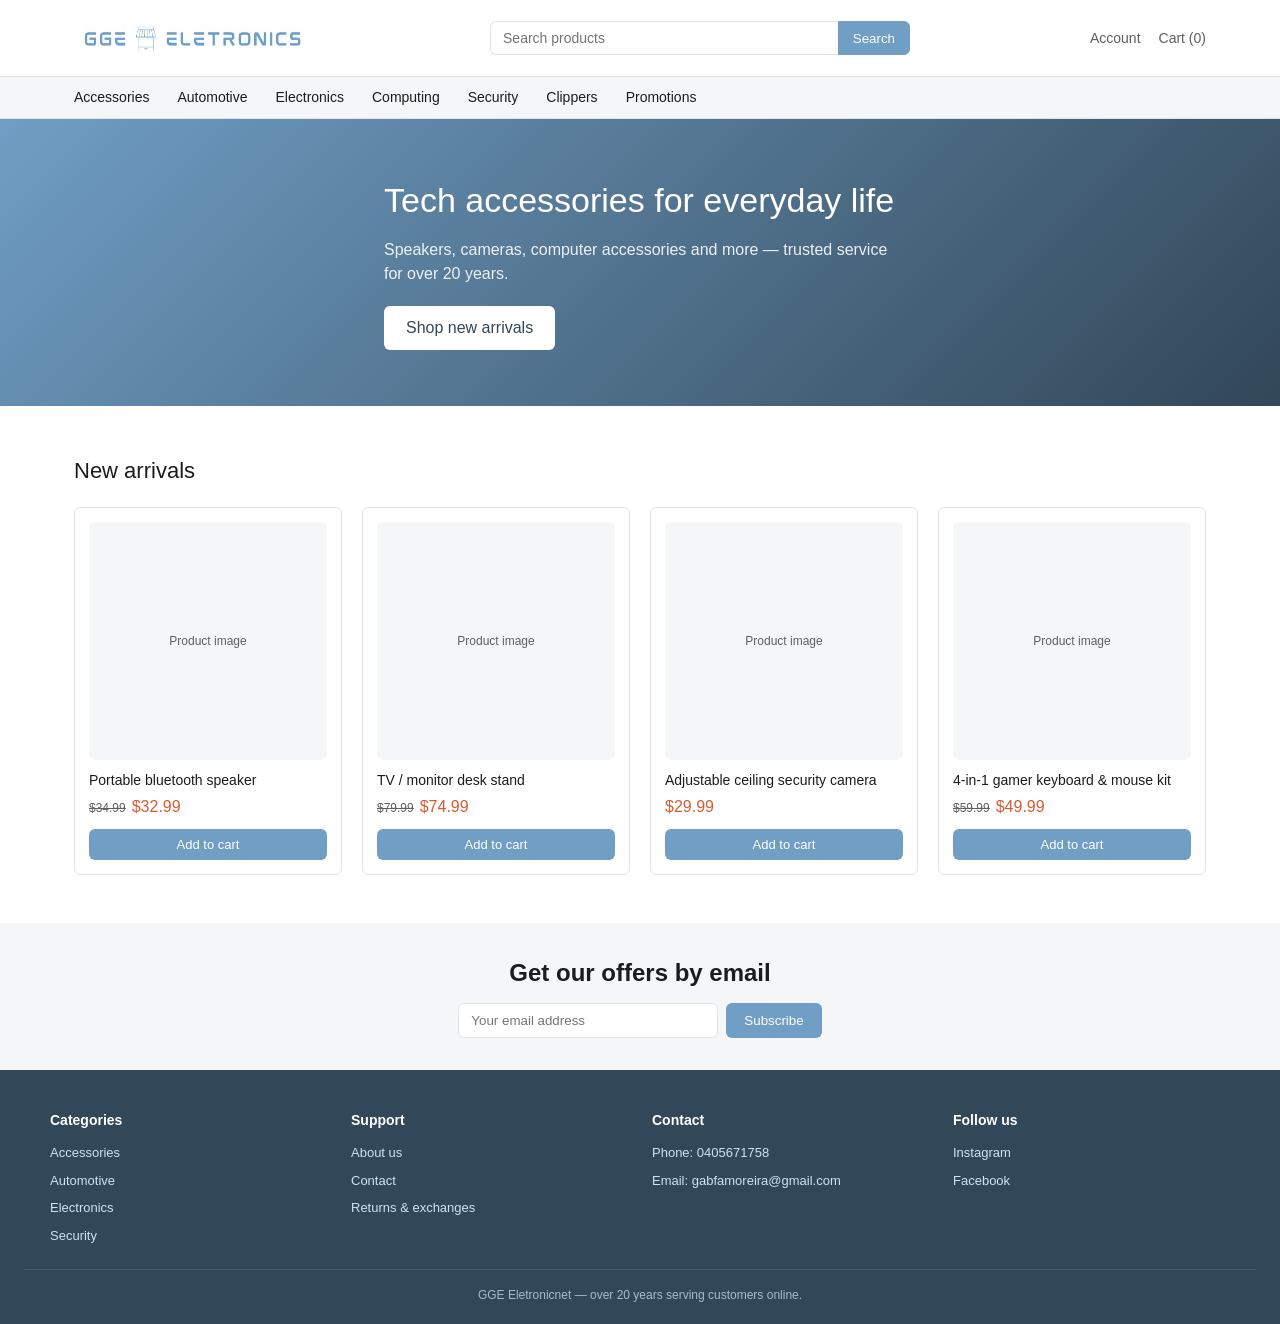
==== index.html @ edacf13c "Initial commit: GGE website" ====
﻿<!DOCTYPE html>
<html lang="en">
<head>
<meta charset="UTF-8">
<meta name="viewport" content="width=device-width, initial-scale=1.0">
<title>GGE Eletronicnet — Home</title>
<link rel="stylesheet" href="styles.css">
</head>
<body>

<header class="site-header">
  <div class="header-top">
    <a href="index.html" class="logo"><img src="images/logo-header.png" alt="GGE Eletronicnet"></a>
    <div class="search-wrap">
      <form class="search-bar" action="#" onsubmit="return false;">
        <input type="text" placeholder="Search products" autocomplete="off">
        <button type="submit">Search</button>
      </form>
      <div class="search-results" hidden></div>
    </div>
    <div class="header-icons">
      <a href="#">Account</a>
      <a href="cart.html">Cart (0)</a>
    </div>
  </div>
  <nav class="main-nav">
    <ul>
      <li><a href="#">Accessories</a></li>
      <li><a href="automotive.html">Automotive</a></li>
      <li><a href="electronics.html">Electronics</a></li>
      <li><a href="#">Computing</a></li>
      <li><a href="category.html">Security</a></li>
      <li><a href="#">Clippers</a></li>
      <li><a href="#">Promotions</a></li>
    </ul>
  </nav>
</header>

<section class="hero">
  <div class="wrap">
    <h1>Tech accessories for everyday life</h1>
    <p>Speakers, cameras, computer accessories and more — trusted service for over 20 years.</p>
    <a href="#new-arrivals" class="cta">Shop new arrivals</a>
  </div>
</section>

<section class="section" id="new-arrivals">
  <div class="wrap">
    <h2>New arrivals</h2>
    <div class="product-grid" data-product-grid="Accessories"></div>
  </div>
</section>

<section class="newsletter">
  <div class="wrap">
    <h2>Get our offers by email</h2>
    <form onsubmit="return false;">
      <input type="email" placeholder="Your email address">
      <button type="submit">Subscribe</button>
    </form>
  </div>
</section>

<footer class="site-footer">
  <div class="footer-grid">
    <div>
      <h3>Categories</h3>
      <ul>
        <li><a href="#">Accessories</a></li>
        <li><a href="automotive.html">Automotive</a></li>
        <li><a href="electronics.html">Electronics</a></li>
        <li><a href="category.html">Security</a></li>
      </ul>
    </div>
    <div>
      <h3>Support</h3>
      <ul>
        <li><a href="#">About us</a></li>
        <li><a href="#">Contact</a></li>
        <li><a href="#">Returns &amp; exchanges</a></li>
      </ul>
    </div>
    <div>
      <h3>Contact</h3>
      <ul>
        <li>Phone: 0405671758</li>
        <li>Email: gabfamoreira@gmail.com</li>
      </ul>
    </div>
    <div>
      <h3>Follow us</h3>
      <ul>
        <li><a href="#">Instagram</a></li>
        <li><a href="#">Facebook</a></li>
      </ul>
    </div>
  </div>
  <div class="footer-bottom">GGE Eletronicnet — over 20 years serving customers online.</div>
</footer>

<script src="products.js"></script>
<script src="render.js"></script>
<script src="cart.js"></script>
<script src="search.js"></script>
</body>
</html>
---- styles.css ----
/* GGE Eletronicnet — shared stylesheet
   Original build for coursework, not copied from any live site. */

:root {
  --color-primary: #709ec4;
  --color-primary-dark: #324758;
  --color-accent: #d85a30;
  --color-bg: #ffffff;
  --color-bg-alt: #f4f6f8;
  --color-text: #1c1c1c;
  --color-text-muted: #5f5f5f;
  --color-border: #e0e4e8;
  --font-heading: "Poppins", "Segoe UI", sans-serif;
  --font-body: "Inter", "Segoe UI", sans-serif;
  --radius: 6px;
  --max-width: 1180px;
}

* { box-sizing: border-box; margin: 0; padding: 0; }

body {
  font-family: var(--font-body);
  color: var(--color-text);
  background: var(--color-bg);
  line-height: 1.5;
}

a { color: inherit; text-decoration: none; }
img { max-width: 100%; display: block; }

.wrap {
  max-width: var(--max-width);
  margin: 0 auto;
  padding: 0 24px;
}

/* Header */
.site-header {
  border-bottom: 1px solid var(--color-border);
}

.header-top {
  display: flex;
  align-items: center;
  justify-content: space-between;
  gap: 16px;
  padding: 16px 24px;
  max-width: var(--max-width);
  margin: 0 auto;
}

.logo {
  display: flex;
  align-items: center;
}

.logo img {
  height: 44px;
  width: auto;
}

.search-wrap {
  position: relative;
  flex: 1;
  max-width: 420px;
}

.search-bar {
  display: flex;
}

.search-bar input {
  flex: 1;
  padding: 8px 12px;
  border: 1px solid var(--color-border);
  border-right: none;
  border-radius: var(--radius) 0 0 var(--radius);
  font-size: 14px;
}

.search-bar button {
  padding: 8px 14px;
  border: 1px solid var(--color-primary);
  background: var(--color-primary);
  color: #fff;
  border-radius: 0 var(--radius) var(--radius) 0;
  cursor: pointer;
}

.search-results {
  position: absolute;
  top: calc(100% + 6px);
  left: 0;
  right: 0;
  background: var(--color-bg);
  border: 1px solid var(--color-border);
  border-radius: var(--radius);
  box-shadow: 0 8px 20px rgba(0,0,0,0.12);
  max-height: 320px;
  overflow-y: auto;
  z-index: 20;
}

.search-result {
  display: flex;
  align-items: center;
  justify-content: space-between;
  gap: 12px;
  padding: 10px 14px;
  font-size: 13px;
  border-bottom: 1px solid var(--color-border);
}

.search-result:last-child { border-bottom: none; }
.search-result:hover { background: var(--color-bg-alt); }
.search-result-name { color: var(--color-text); }
.search-result-price { color: var(--color-accent); font-weight: 500; white-space: nowrap; }

.search-results-empty {
  padding: 12px 14px;
  font-size: 13px;
  color: var(--color-text-muted);
}

.header-icons {
  display: flex;
  gap: 18px;
  font-size: 14px;
  color: var(--color-text-muted);
}

.main-nav {
  background: var(--color-bg-alt);
  border-top: 1px solid var(--color-border);
}

.main-nav ul {
  list-style: none;
  display: flex;
  gap: 28px;
  max-width: var(--max-width);
  margin: 0 auto;
  padding: 10px 24px;
  font-size: 14px;
  overflow-x: auto;
}

.main-nav a:hover { color: var(--color-primary); }

/* Hero */
.hero {
  background: linear-gradient(135deg, var(--color-primary) 0%, var(--color-primary-dark) 100%);
  color: #fff;
  padding: 56px 0;
  text-align: left;
}

.hero .wrap { display: flex; flex-direction: column; gap: 12px; max-width: 560px; }

.hero h1 { font-family: var(--font-heading); font-size: 34px; font-weight: 500; }
.hero p { font-size: 16px; opacity: 0.9; }

.hero .cta {
  display: inline-block;
  margin-top: 8px;
  padding: 10px 22px;
  background: #fff;
  color: var(--color-primary-dark);
  border-radius: var(--radius);
  font-weight: 500;
  width: fit-content;
}

/* Sections */
.section { padding: 48px 0; }
.section h2 { font-family: var(--font-heading); font-size: 22px; font-weight: 500; margin-bottom: 20px; }

/* Product grid */
.product-grid {
  display: grid;
  grid-template-columns: repeat(4, 1fr);
  gap: 20px;
}

.product-card {
  border: 1px solid var(--color-border);
  border-radius: var(--radius);
  padding: 14px;
  transition: box-shadow 0.15s ease;
}

.product-card:hover { box-shadow: 0 2px 10px rgba(0,0,0,0.08); }

.product-thumb {
  aspect-ratio: 1;
  background: var(--color-bg-alt);
  border-radius: var(--radius);
  margin-bottom: 10px;
  display: flex;
  align-items: center;
  justify-content: center;
  color: var(--color-text-muted);
  font-size: 12px;
}

.product-thumb img { width: 100%; height: 100%; object-fit: cover; }
.product-thumb span { text-align: center; }

.product-name { font-size: 14px; margin-bottom: 4px; }

.price-old {
  font-size: 12px;
  color: var(--color-text-muted);
  text-decoration: line-through;
  margin-right: 6px;
}

.price-new { font-size: 16px; font-weight: 500; color: var(--color-accent); }

.add-btn {
  margin-top: 10px;
  width: 100%;
  padding: 8px;
  background: var(--color-primary);
  color: #fff;
  border: none;
  border-radius: var(--radius);
  font-size: 13px;
  cursor: pointer;
}

.add-btn:hover { background: var(--color-primary-dark); }

/* Newsletter */
.newsletter {
  background: var(--color-bg-alt);
  padding: 32px 0;
  text-align: center;
}

.newsletter form {
  display: inline-flex;
  gap: 8px;
  margin-top: 12px;
}

.newsletter input {
  padding: 9px 12px;
  border: 1px solid var(--color-border);
  border-radius: var(--radius);
  min-width: 260px;
}

.newsletter button {
  padding: 9px 18px;
  background: var(--color-primary);
  color: #fff;
  border: none;
  border-radius: var(--radius);
  cursor: pointer;
}

/* Footer */
.site-footer {
  background: var(--color-primary-dark);
  color: #cfe2f3;
  padding: 40px 24px 20px;
}

.footer-grid {
  display: grid;
  grid-template-columns: repeat(4, 1fr);
  gap: 24px;
  max-width: var(--max-width);
  margin: 0 auto 24px;
}

.footer-grid h3 { font-size: 14px; margin-bottom: 12px; color: #fff; }
.footer-grid ul { list-style: none; font-size: 13px; display: flex; flex-direction: column; gap: 8px; }
.footer-grid a:hover { color: #fff; }

.footer-bottom {
  text-align: center;
  font-size: 12px;
  padding-top: 16px;
  border-top: 1px solid rgba(255,255,255,0.15);
  opacity: 0.75;
}

/* Breadcrumb + category layout */
.breadcrumb { font-size: 13px; color: var(--color-text-muted); padding: 14px 24px; max-width: var(--max-width); margin: 0 auto; }
.breadcrumb a:hover { color: var(--color-primary); }

.category-layout {
  display: grid;
  grid-template-columns: 220px 1fr;
  gap: 32px;
  max-width: var(--max-width);
  margin: 0 auto;
  padding: 0 24px 48px;
}

.filters h3 { font-size: 15px; margin-bottom: 14px; }
.filter-group { margin-bottom: 22px; }
.filter-group h4 { font-size: 13px; margin-bottom: 8px; color: var(--color-text-muted); }
.filter-group label { display: block; font-size: 13px; margin-bottom: 6px; }

.category-header { display: flex; align-items: baseline; justify-content: space-between; margin-bottom: 20px; }
.category-header h1 { font-family: var(--font-heading); font-size: 24px; font-weight: 500; }
.category-header span { font-size: 13px; color: var(--color-text-muted); }

.category-grid { display: grid; grid-template-columns: repeat(3, 1fr); gap: 20px; }

.clear-filters { margin-bottom: 16px; padding: 7px 12px; border: 1px solid var(--color-border); background: var(--color-bg); color: var(--color-text-muted); border-radius: var(--radius); cursor: pointer; font-size: 13px; }
.clear-filters:hover:not(:disabled) { border-color: var(--color-primary); color: var(--color-primary); }
.clear-filters:disabled { cursor: default; opacity: 0.5; }

.pagination { display: flex; justify-content: center; gap: 8px; margin-top: 32px; font-size: 13px; }
.pagination a { padding: 6px 12px; border: 1px solid var(--color-border); border-radius: var(--radius); }
.pagination a.active { background: var(--color-primary); color: #fff; border-color: var(--color-primary); }

/* Product detail */
.product-detail {
  display: grid;
  grid-template-columns: minmax(280px, 1fr) minmax(320px, 1fr);
  gap: 48px;
  max-width: var(--max-width);
  margin: 0 auto;
  padding: 12px 24px 64px;
}

.product-detail-thumb {
  aspect-ratio: 1;
  max-width: 520px;
  background: var(--color-bg-alt);
  border-radius: var(--radius);
  display: flex;
  align-items: center;
  justify-content: center;
  color: var(--color-text-muted);
  font-size: 13px;
}

.product-info { padding-top: 8px; }
.product-category { color: var(--color-primary); font-size: 13px; margin-bottom: 8px; }
.product-info h1 { font-family: var(--font-heading); font-size: 30px; font-weight: 500; line-height: 1.25; margin-bottom: 8px; }
.product-code { color: var(--color-text-muted); font-size: 12px; }
.product-rating { margin: 18px 0 12px; color: var(--color-accent); font-size: 14px; }
.product-rating span { color: var(--color-text-muted); margin-left: 6px; }
.product-detail-price { color: var(--color-accent); font-size: 26px; font-weight: 500; margin-bottom: 12px; }
.product-summary { color: var(--color-text-muted); font-size: 14px; max-width: 500px; }

.purchase-row { display: flex; align-items: center; gap: 10px; margin-top: 24px; }
.purchase-row label { font-size: 13px; color: var(--color-text-muted); }
.purchase-row input { width: 58px; padding: 8px; border: 1px solid var(--color-border); border-radius: var(--radius); }
.purchase-row .add-btn { width: auto; margin-top: 0; padding: 9px 22px; }
.stock-status { color: #2d7a45; font-size: 13px; margin-top: 10px; }

.product-features { border-top: 1px solid var(--color-border); margin-top: 28px; padding-top: 20px; }
.product-features h2 { font-family: var(--font-heading); font-size: 18px; font-weight: 500; margin-bottom: 10px; }
.product-features ul { padding-left: 18px; color: var(--color-text-muted); font-size: 13px; }
.product-features li { margin-bottom: 6px; }

/* Cart */
.cart-page {
  max-width: var(--max-width);
  margin: 0 auto;
  padding: 12px 24px 64px;
}

.cart-table-wrap { overflow-x: auto; }
.cart-table { width: 100%; border-collapse: collapse; font-size: 14px; }
.cart-table th,
.cart-table td { padding: 14px 16px; border-bottom: 1px solid var(--color-border); text-align: left; }
.cart-table th { background: var(--color-bg-alt); color: var(--color-text-muted); font-size: 12px; font-weight: 500; text-transform: uppercase; }
.cart-table th:nth-child(2),
.cart-table td:nth-child(2),
.cart-table th:nth-child(3),
.cart-table td:nth-child(3),
.cart-table th:last-child,
.cart-table td:last-child { text-align: right; }
.remove-btn { padding: 6px 10px; border: 1px solid var(--color-border); background: var(--color-bg); color: var(--color-text-muted); border-radius: var(--radius); cursor: pointer; }
.remove-btn:hover { border-color: var(--color-primary); color: var(--color-primary); }
.cart-total { display: flex; justify-content: flex-end; gap: 32px; padding: 20px 16px; font-size: 18px; }
.cart-total strong { color: var(--color-accent); font-weight: 500; }
.sr-only { position: absolute; width: 1px; height: 1px; padding: 0; margin: -1px; overflow: hidden; clip: rect(0, 0, 0, 0); white-space: nowrap; border: 0; }

/* Responsive */
@media (max-width: 900px) {
  .product-grid { grid-template-columns: repeat(2, 1fr); }
  .category-grid { grid-template-columns: repeat(2, 1fr); }
  .footer-grid { grid-template-columns: repeat(2, 1fr); }
  .category-layout { grid-template-columns: 1fr; }
  .product-detail { grid-template-columns: 1fr; gap: 28px; }
  .product-detail-thumb { max-width: none; }
}

@media (max-width: 600px) {
  .header-top { flex-wrap: wrap; }
  .search-wrap { order: 3; max-width: 100%; }
  .main-nav ul { flex-wrap: wrap; overflow-x: visible; gap: 10px 18px; }
  .hero h1 { font-size: 26px; }
  .product-grid { grid-template-columns: 1fr; gap: 12px; }
  .category-grid { grid-template-columns: 1fr; gap: 12px; }
  .footer-grid { grid-template-columns: 1fr; }
  .newsletter form { flex-direction: column; }
  .newsletter input { min-width: 0; width: 100%; }
}
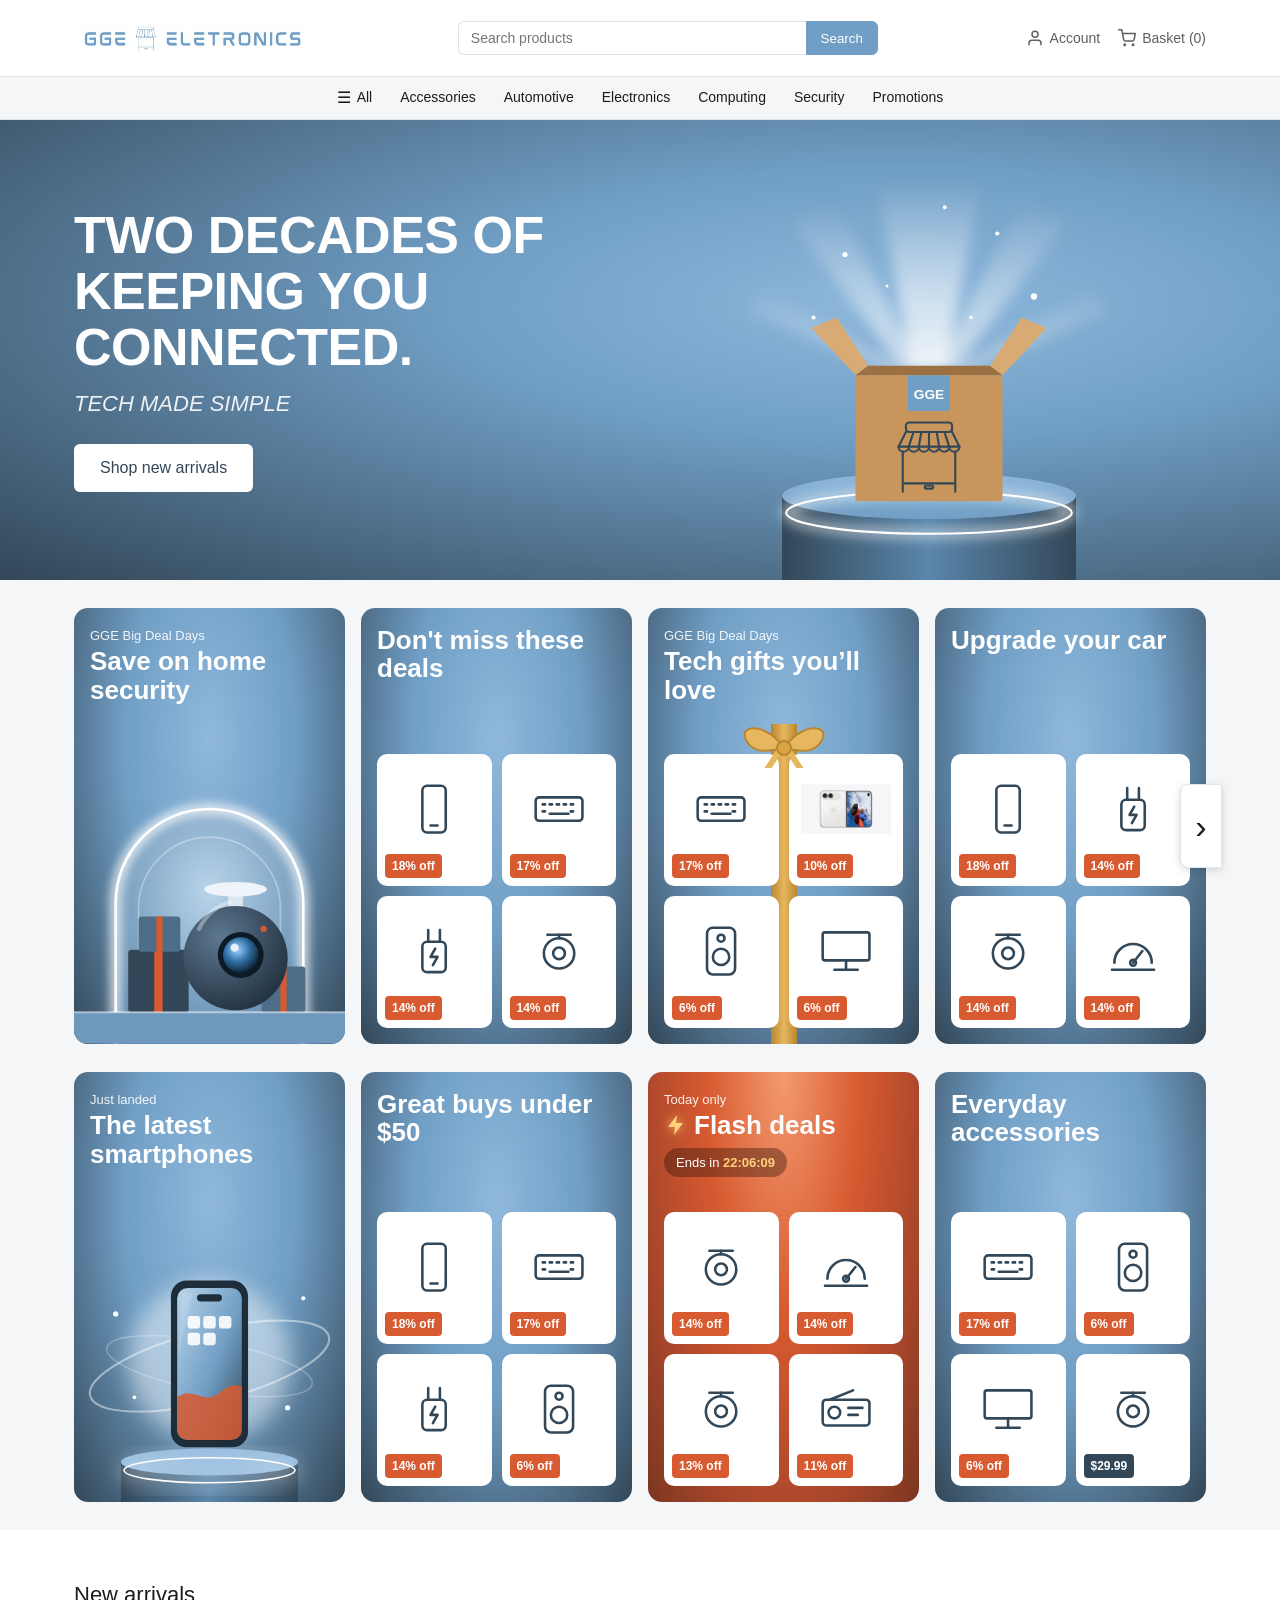
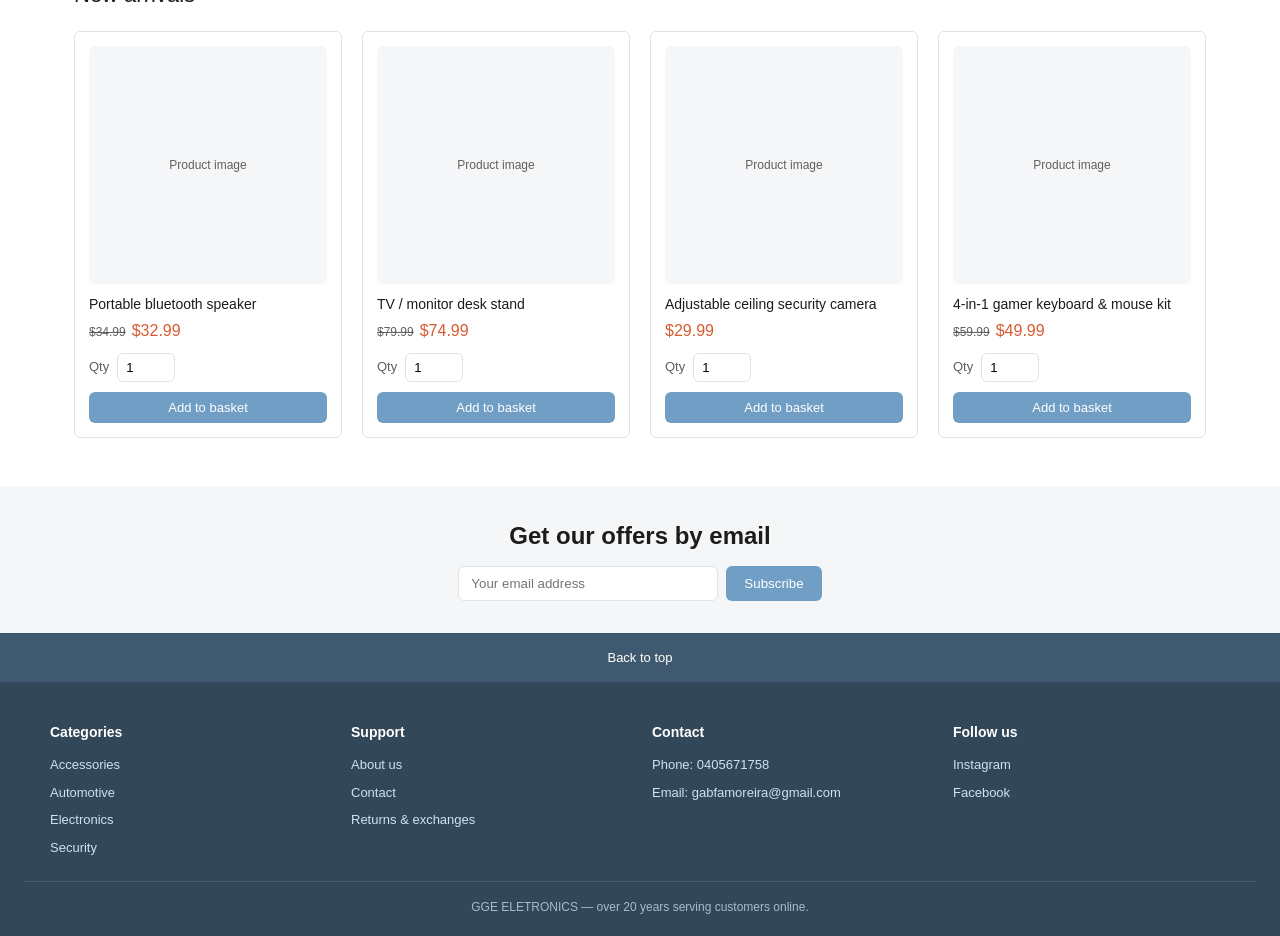
==== commit ffb4f379: "Add new pages, account system, sidebar menu and home page redesign - New pages: Accessories, Computi" ====
--- a/index.html
+++ b/index.html
@@ -3,14 +3,14 @@
 <head>
 <meta charset="UTF-8">
 <meta name="viewport" content="width=device-width, initial-scale=1.0">
-<title>GGE Eletronicnet — Home</title>
+<title>GGE ELETRONICS — Home</title>
 <link rel="stylesheet" href="styles.css">
 </head>
 <body>
 
 <header class="site-header">
   <div class="header-top">
-    <a href="index.html" class="logo"><img src="images/logo-header.png" alt="GGE Eletronicnet"></a>
+    <a href="index.html" class="logo"><img src="images/logo-header.png" alt="GGE ELETRONICS"></a>
     <div class="search-wrap">
       <form class="search-bar" action="#" onsubmit="return false;">
         <input type="text" placeholder="Search products" autocomplete="off">
@@ -19,28 +19,111 @@
       <div class="search-results" hidden></div>
     </div>
     <div class="header-icons">
-      <a href="#">Account</a>
-      <a href="cart.html">Cart (0)</a>
+      <a href="account.html">Account</a>
+      <a href="cart.html">Basket (0)</a>
     </div>
   </div>
   <nav class="main-nav">
     <ul>
-      <li><a href="#">Accessories</a></li>
+      <li><a href="accessories.html">Accessories</a></li>
       <li><a href="automotive.html">Automotive</a></li>
       <li><a href="electronics.html">Electronics</a></li>
-      <li><a href="#">Computing</a></li>
+      <li><a href="computing.html">Computing</a></li>
       <li><a href="category.html">Security</a></li>
-      <li><a href="#">Clippers</a></li>
-      <li><a href="#">Promotions</a></li>
+      <li><a href="promotions.html">Promotions</a></li>
     </ul>
   </nav>
 </header>
 
 <section class="hero">
   <div class="wrap">
-    <h1>Tech accessories for everyday life</h1>
-    <p>Speakers, cameras, computer accessories and more — trusted service for over 20 years.</p>
-    <a href="#new-arrivals" class="cta">Shop new arrivals</a>
+    <div class="hero-text">
+      <h1>Two decades of keeping you connected.</h1>
+      <p>Tech made simple</p>
+      <a href="#new-arrivals" class="cta">Shop new arrivals</a>
+    </div>
+
+    <svg class="hero-art" viewBox="0 0 400 400" role="img" aria-label="An open GGE ELETRONICS box glowing on a stand">
+      <defs>
+        <linearGradient id="ray" x1="0" y1="1" x2="0" y2="0">
+          <stop offset="0" stop-color="#fff" stop-opacity="0.9"/>
+          <stop offset="1" stop-color="#fff" stop-opacity="0"/>
+        </linearGradient>
+        <linearGradient id="stand" x1="0" y1="0" x2="1" y2="0">
+          <stop offset="0" stop-color="#324758"/>
+          <stop offset="0.5" stop-color="#5a86ab"/>
+          <stop offset="1" stop-color="#324758"/>
+        </linearGradient>
+        <linearGradient id="standTop" x1="0" y1="0" x2="0" y2="1">
+          <stop offset="0" stop-color="#8fb8dc"/>
+          <stop offset="1" stop-color="#709ec4"/>
+        </linearGradient>
+        <filter id="blur" x="-50%" y="-50%" width="200%" height="200%">
+          <feGaussianBlur stdDeviation="6"/>
+        </filter>
+      </defs>
+
+      <!-- Light rays -->
+      <g class="hero-rays" filter="url(#blur)">
+        <polygon points="185,200 215,200 250,20 150,20" fill="url(#ray)"/>
+        <polygon points="175,200 195,200 110,40 70,60" fill="url(#ray)" opacity="0.7"/>
+        <polygon points="205,200 225,200 330,60 290,40" fill="url(#ray)" opacity="0.7"/>
+        <polygon points="168,205 180,200 40,120 30,145" fill="url(#ray)" opacity="0.45"/>
+        <polygon points="220,200 232,205 370,145 360,120" fill="url(#ray)" opacity="0.45"/>
+      </g>
+
+      <!-- Sparkles -->
+      <g class="hero-sparkles" fill="#fff">
+        <circle cx="120" cy="90" r="2.5"/>
+        <circle cx="265" cy="70" r="2"/>
+        <circle cx="300" cy="130" r="3"/>
+        <circle cx="90" cy="150" r="2"/>
+        <circle cx="215" cy="45" r="1.8"/>
+        <circle cx="160" cy="120" r="1.5"/>
+        <circle cx="240" cy="150" r="1.6"/>
+      </g>
+
+      <!-- Stand -->
+      <rect x="60" y="320" width="280" height="80" fill="url(#stand)"/>
+      <ellipse cx="200" cy="320" rx="140" ry="22" fill="url(#standTop)"/>
+      <ellipse class="hero-ring" cx="200" cy="336" rx="136" ry="20" fill="none" stroke="#fff" stroke-width="5" filter="url(#blur)"/>
+      <ellipse cx="200" cy="336" rx="136" ry="20" fill="none" stroke="#fff" stroke-width="2"/>
+
+      <!-- Box -->
+      <g class="hero-box">
+        <polygon points="130,205 270,205 262,196 138,196" fill="#9c7040"/>
+        <polygon points="130,205 88,160 112,150 142,196" fill="#d9ab74"/>
+        <polygon points="270,205 312,160 288,150 258,196" fill="#d9ab74"/>
+        <rect x="130" y="205" width="140" height="120" rx="3" fill="#c8955c"/>
+        <rect x="180" y="205" width="40" height="34" fill="#709ec4"/>
+        <text x="200" y="228" text-anchor="middle" font-family="Segoe UI, sans-serif" font-size="13" font-weight="700" fill="#fff">GGE</text>
+        <!-- Store icon from the GGE logo -->
+        <g fill="none" stroke="#324758" stroke-width="2" stroke-linecap="round" stroke-linejoin="round">
+          <rect x="178" y="250" width="44" height="9" rx="3"/>
+          <path d="M178 259 L171 273 H229 L222 259"/>
+          <path d="M185.3 259 L180.7 273 M192.7 259 L190.3 273 M200 259 V273 M207.3 259 L209.7 273 M214.7 259 L219.3 273"/>
+          <path d="M171 273 a4.83 4.83 0 0 0 9.67 0 a4.83 4.83 0 0 0 9.67 0 a4.83 4.83 0 0 0 9.67 0 a4.83 4.83 0 0 0 9.67 0 a4.83 4.83 0 0 0 9.67 0 a4.83 4.83 0 0 0 9.67 0"/>
+          <path d="M175 278 V316 M225 278 V316 M175 308 H225"/>
+          <rect x="196" y="310" width="8" height="3" rx="1.5"/>
+        </g>
+      </g>
+    </svg>
+  </div>
+</section>
+
+<section class="deals" data-deals="main" aria-label="Deals">
+  <div class="wrap deals-wrap">
+    <button type="button" class="deals-arrow deals-prev" aria-label="Previous deals" hidden>&#8249;</button>
+    <div class="deals-track"></div>
+    <button type="button" class="deals-arrow deals-next" aria-label="More deals">&#8250;</button>
+  </div>
+</section>
+
+<section class="deals deals-more" data-deals="more" aria-label="More deals">
+  <div class="wrap deals-wrap">
+    <button type="button" class="deals-arrow deals-prev" aria-label="Previous deals" hidden>&#8249;</button>
+    <div class="deals-track"></div>
+    <button type="button" class="deals-arrow deals-next" aria-label="More deals">&#8250;</button>
   </div>
 </section>
 
@@ -61,12 +144,13 @@
   </div>
 </section>
 
+<a href="#" class="back-to-top">Back to top</a>
 <footer class="site-footer">
   <div class="footer-grid">
     <div>
       <h3>Categories</h3>
       <ul>
-        <li><a href="#">Accessories</a></li>
+        <li><a href="accessories.html">Accessories</a></li>
         <li><a href="automotive.html">Automotive</a></li>
         <li><a href="electronics.html">Electronics</a></li>
         <li><a href="category.html">Security</a></li>
@@ -75,9 +159,9 @@
     <div>
       <h3>Support</h3>
       <ul>
-        <li><a href="#">About us</a></li>
-        <li><a href="#">Contact</a></li>
-        <li><a href="#">Returns &amp; exchanges</a></li>
+        <li><a href="about.html">About us</a></li>
+        <li><a href="contact.html">Contact</a></li>
+        <li><a href="contact.html#returns">Returns &amp; exchanges</a></li>
       </ul>
     </div>
     <div>
@@ -90,17 +174,20 @@
     <div>
       <h3>Follow us</h3>
       <ul>
-        <li><a href="#">Instagram</a></li>
+        <li><a href="https://www.instagram.com/gge_eletronicos" target="_blank" rel="noopener">Instagram</a></li>
         <li><a href="#">Facebook</a></li>
       </ul>
     </div>
   </div>
-  <div class="footer-bottom">GGE Eletronicnet — over 20 years serving customers online.</div>
+  <div class="footer-bottom">GGE ELETRONICS — over 20 years serving customers online.</div>
 </footer>
 
 <script src="products.js"></script>
 <script src="render.js"></script>
+<script src="deals.js"></script>
 <script src="cart.js"></script>
 <script src="search.js"></script>
+<script src="account.js"></script>
+<script src="sidebar.js"></script>
 </body>
 </html>
--- a/styles.css
+++ b/styles.css
@@ -1,4 +1,4 @@
-/* GGE Eletronicnet — shared stylesheet
+/* GGE ELETRONICS — shared stylesheet
    Original build for coursework, not copied from any live site. */
 
 :root {
@@ -124,11 +124,31 @@
 
 .header-icons {
   display: flex;
+  align-items: center;
   gap: 18px;
   font-size: 14px;
   color: var(--color-text-muted);
 }
 
+/* Header icons — drawn in CSS so cart.js and account.js can update the link text */
+.header-icons a { display: inline-flex; align-items: center; gap: 6px; }
+.header-icons a::before {
+  content: "";
+  width: 18px;
+  height: 18px;
+  background: currentColor;
+}
+
+.header-icons a[href="account.html"]::before {
+  -webkit-mask: url("data:image/svg+xml,%3Csvg xmlns='http://www.w3.org/2000/svg' viewBox='0 0 24 24' fill='none' stroke='black' stroke-width='2' stroke-linecap='round' stroke-linejoin='round'%3E%3Cpath d='M20 21v-2a4 4 0 0 0-4-4H8a4 4 0 0 0-4 4v2'/%3E%3Ccircle cx='12' cy='7' r='4'/%3E%3C/svg%3E") no-repeat center / contain;
+  mask: url("data:image/svg+xml,%3Csvg xmlns='http://www.w3.org/2000/svg' viewBox='0 0 24 24' fill='none' stroke='black' stroke-width='2' stroke-linecap='round' stroke-linejoin='round'%3E%3Cpath d='M20 21v-2a4 4 0 0 0-4-4H8a4 4 0 0 0-4 4v2'/%3E%3Ccircle cx='12' cy='7' r='4'/%3E%3C/svg%3E") no-repeat center / contain;
+}
+
+.header-icons a[href="cart.html"]::before {
+  -webkit-mask: url("data:image/svg+xml,%3Csvg xmlns='http://www.w3.org/2000/svg' viewBox='0 0 24 24' fill='none' stroke='black' stroke-width='2' stroke-linecap='round' stroke-linejoin='round'%3E%3Ccircle cx='9' cy='21' r='1'/%3E%3Ccircle cx='20' cy='21' r='1'/%3E%3Cpath d='M1 1h4l2.7 13.4a2 2 0 0 0 2 1.6h9.7a2 2 0 0 0 2-1.6L23 6H6'/%3E%3C/svg%3E") no-repeat center / contain;
+  mask: url("data:image/svg+xml,%3Csvg xmlns='http://www.w3.org/2000/svg' viewBox='0 0 24 24' fill='none' stroke='black' stroke-width='2' stroke-linecap='round' stroke-linejoin='round'%3E%3Ccircle cx='9' cy='21' r='1'/%3E%3Ccircle cx='20' cy='21' r='1'/%3E%3Cpath d='M1 1h4l2.7 13.4a2 2 0 0 0 2 1.6h9.7a2 2 0 0 0 2-1.6L23 6H6'/%3E%3C/svg%3E") no-repeat center / contain;
+}
+
 .main-nav {
   background: var(--color-bg-alt);
   border-top: 1px solid var(--color-border);
@@ -137,6 +157,8 @@
 .main-nav ul {
   list-style: none;
   display: flex;
+  justify-content: center;
+  justify-content: safe center; /* keeps the first tab visible if the row ever overflows */
   gap: 28px;
   max-width: var(--max-width);
   margin: 0 auto;
@@ -147,23 +169,163 @@
 
 .main-nav a:hover { color: var(--color-primary); }
 
+/* "All" sidebar */
+.sidebar-open {
+  display: inline-flex;
+  align-items: center;
+  gap: 6px;
+  background: none;
+  border: none;
+  font: inherit;
+  color: inherit;
+  cursor: pointer;
+}
+.sidebar-open::before { content: "\2630"; font-size: 16px; line-height: 1; }
+.sidebar-open:hover { color: var(--color-primary); }
+
+.sidebar-overlay {
+  position: fixed;
+  inset: 0;
+  background: rgba(0, 0, 0, 0.5);
+  opacity: 0;
+  transition: opacity 0.25s;
+  z-index: 100;
+}
+
+.sidebar {
+  position: fixed;
+  top: 0;
+  left: 0;
+  bottom: 0;
+  width: min(365px, 85vw);
+  background: var(--color-bg);
+  display: flex;
+  flex-direction: column;
+  transform: translateX(-100%);
+  transition: transform 0.25s ease;
+  z-index: 101;
+}
+
+.sidebar[hidden],
+.sidebar-overlay[hidden] { display: none; }
+.sidebar-is-open { overflow: hidden; }
+.sidebar-is-open .sidebar { transform: translateX(0); }
+.sidebar-is-open .sidebar-overlay { opacity: 1; }
+
+.sidebar-header {
+  display: flex;
+  align-items: center;
+  gap: 10px;
+  padding: 14px 36px;
+  background: var(--color-primary-dark);
+  color: #fff;
+  font-family: var(--font-heading);
+  font-size: 18px;
+  font-weight: 600;
+}
+.sidebar-header::before {
+  content: "";
+  width: 26px;
+  height: 26px;
+  flex-shrink: 0;
+  background: #fff;
+  -webkit-mask: url("data:image/svg+xml,%3Csvg xmlns='http://www.w3.org/2000/svg' viewBox='0 0 24 24'%3E%3Cpath d='M12 2a10 10 0 1 0 0 20 10 10 0 0 0 0-20zm0 4a3.5 3.5 0 1 1 0 7 3.5 3.5 0 0 1 0-7zm0 14a8 8 0 0 1-6-2.7c.9-1.9 3.3-3.3 6-3.3s5.1 1.4 6 3.3A8 8 0 0 1 12 20z'/%3E%3C/svg%3E") no-repeat center / contain;
+  mask: url("data:image/svg+xml,%3Csvg xmlns='http://www.w3.org/2000/svg' viewBox='0 0 24 24'%3E%3Cpath d='M12 2a10 10 0 1 0 0 20 10 10 0 0 0 0-20zm0 4a3.5 3.5 0 1 1 0 7 3.5 3.5 0 0 1 0-7zm0 14a8 8 0 0 1-6-2.7c.9-1.9 3.3-3.3 6-3.3s5.1 1.4 6 3.3A8 8 0 0 1 12 20z'/%3E%3C/svg%3E") no-repeat center / contain;
+}
+
+.sidebar-close {
+  position: absolute;
+  top: 8px;
+  right: -44px;
+  width: 36px;
+  height: 36px;
+  background: none;
+  border: none;
+  color: #fff;
+  font-size: 32px;
+  line-height: 1;
+  cursor: pointer;
+}
+
+.sidebar-body { flex: 1; overflow-y: auto; padding-bottom: 24px; }
+.sidebar-section { border-bottom: 1px solid var(--color-border); padding: 12px 0; }
+.sidebar-section:last-child { border-bottom: none; }
+.sidebar-section h2 {
+  font-family: var(--font-heading);
+  font-size: 17px;
+  font-weight: 600;
+  padding: 10px 36px 6px;
+}
+.sidebar-section ul { list-style: none; }
+.sidebar-section a {
+  display: flex;
+  justify-content: space-between;
+  align-items: center;
+  padding: 11px 36px;
+  font-size: 14px;
+  color: var(--color-text);
+}
+.sidebar-section a:hover { background: var(--color-bg-alt); color: var(--color-text); }
+.sidebar-section a.has-arrow::after {
+  content: "";
+  width: 7px;
+  height: 7px;
+  border-top: 1.5px solid var(--color-text-muted);
+  border-right: 1.5px solid var(--color-text-muted);
+  transform: rotate(45deg);
+}
+
 /* Hero */
 .hero {
-  background: linear-gradient(135deg, var(--color-primary) 0%, var(--color-primary-dark) 100%);
+  background: radial-gradient(ellipse at 70% 40%, #8fb8dc 0%, var(--color-primary) 35%, var(--color-primary-dark) 100%);
   color: #fff;
-  padding: 56px 0;
+  padding: 40px 0 0;
   text-align: left;
-}
-
-.hero .wrap { display: flex; flex-direction: column; gap: 12px; max-width: 560px; }
-
-.hero h1 { font-family: var(--font-heading); font-size: 34px; font-weight: 500; }
-.hero p { font-size: 16px; opacity: 0.9; }
+  overflow: hidden;
+}
+
+.hero .wrap {
+  display: grid;
+  grid-template-columns: 1fr 1fr;
+  align-items: center;
+  gap: 24px;
+}
+
+.hero-text { display: flex; flex-direction: column; gap: 12px; padding-bottom: 40px; }
+
+.hero h1 {
+  font-family: var(--font-heading);
+  font-size: 52px;
+  font-weight: 800;
+  line-height: 1.08;
+  letter-spacing: -0.5px;
+}
+.hero p { font-size: 22px; font-weight: 500; font-style: italic; opacity: 0.9; }
+.hero h1,
+.hero p { text-transform: uppercase; }
+
+.hero-art { width: 100%; max-width: 420px; justify-self: center; display: block; }
+
+/* Gentle animation — switched off for people who prefer reduced motion */
+.hero-rays { animation: hero-glow 3s ease-in-out infinite; }
+.hero-ring { animation: hero-glow 3s ease-in-out infinite; }
+.hero-sparkles circle { animation: hero-twinkle 2.4s ease-in-out infinite; }
+.hero-sparkles circle:nth-child(2n) { animation-delay: 0.8s; }
+.hero-sparkles circle:nth-child(3n) { animation-delay: 1.6s; }
+.hero-box { animation: hero-float 4s ease-in-out infinite; }
+
+@keyframes hero-glow { 0%, 100% { opacity: 0.75; } 50% { opacity: 1; } }
+@keyframes hero-twinkle { 0%, 100% { opacity: 0.2; } 50% { opacity: 1; } }
+@keyframes hero-float { 0%, 100% { transform: translateY(0); } 50% { transform: translateY(-6px); } }
+
+@media (prefers-reduced-motion: reduce) {
+  .hero-rays, .hero-ring, .hero-sparkles circle, .hero-box { animation: none; }
+}
 
 .hero .cta {
   display: inline-block;
-  margin-top: 8px;
-  padding: 10px 22px;
+  margin-top: 12px;
+  padding: 12px 26px;
   background: #fff;
   color: var(--color-primary-dark);
   border-radius: var(--radius);
@@ -171,6 +333,162 @@
   width: fit-content;
 }
 
+/* Deal cards (home page) */
+.deals { background: var(--color-bg-alt); padding: 28px 0; }
+.deals-wrap { position: relative; }
+
+.deals-track {
+  display: grid;
+  grid-auto-flow: column;
+  grid-auto-columns: calc((100% - 3 * 16px) / 4);
+  gap: 16px;
+  overflow-x: auto;
+  scroll-snap-type: x mandatory;
+  scrollbar-width: none;
+}
+.deals-track::-webkit-scrollbar { display: none; }
+
+.deal-card {
+  scroll-snap-align: start;
+  display: flex;
+  flex-direction: column;
+  min-height: 430px;
+  padding: 18px 16px 16px;
+  border-radius: 14px;
+  background: radial-gradient(ellipse at 50% 30%, #8fb8dc 0%, var(--color-primary) 45%, var(--color-primary-dark) 100%);
+  color: #fff;
+  overflow: hidden;
+  position: relative;
+}
+
+.deal-eyebrow { font-size: 13px; font-weight: 500; opacity: 0.9; margin-bottom: 2px; }
+.deal-card h3 {
+  font-family: var(--font-heading);
+  font-size: 26px;
+  font-weight: 800;
+  line-height: 1.1;
+  margin-bottom: 14px;
+  position: relative;
+  z-index: 1;
+}
+
+.deal-card-feature { padding-bottom: 0; transition: transform 0.2s; }
+.deal-card-feature:hover { transform: translateY(-3px); }
+.deal-art { width: calc(100% + 32px); margin: auto -16px 0; display: block; }
+
+.deal-grid { display: grid; grid-template-columns: 1fr 1fr; gap: 10px; margin-top: auto; position: relative; z-index: 1; }
+
+.deal-tile {
+  position: relative;
+  display: flex;
+  align-items: center;
+  justify-content: center;
+  aspect-ratio: 1 / 1.15;
+  background: #fff;
+  border-radius: 10px;
+  padding: 12px 12px 34px;
+  color: var(--color-primary-dark);
+  transition: transform 0.2s, box-shadow 0.2s;
+}
+.deal-tile:hover { transform: translateY(-3px); box-shadow: 0 8px 18px rgba(0, 0, 0, 0.18); }
+
+.deal-visual { width: 100%; height: 100%; display: flex; align-items: center; justify-content: center; }
+.deal-visual img { max-width: 100%; max-height: 100%; object-fit: contain; }
+.deal-visual svg {
+  width: 62%;
+  height: auto;
+  fill: none;
+  stroke: currentColor;
+  stroke-width: 2.2;
+  stroke-linecap: round;
+  stroke-linejoin: round;
+}
+
+.deal-badge {
+  position: absolute;
+  left: 8px;
+  bottom: 8px;
+  padding: 3px 7px;
+  border-radius: 4px;
+  background: var(--color-accent);
+  color: #fff;
+  font-size: 12px;
+  font-weight: 700;
+}
+.deal-badge-price { background: var(--color-primary-dark); }
+
+/* Gift card: gold ribbon behind the products */
+.deal-card-gift .deal-grid::before {
+  content: "";
+  position: absolute;
+  top: -30px;
+  bottom: -16px;
+  left: 50%;
+  width: 26px;
+  transform: translateX(-50%);
+  background: linear-gradient(90deg, #b9862f, #e7b75f 50%, #b9862f);
+  z-index: -1;
+}
+.deal-card-gift .deal-grid { margin-top: 0; }
+.deal-bow { width: 120px; margin: auto auto -14px; display: block; position: relative; z-index: 2; }
+
+.deals-arrow {
+  position: absolute;
+  top: 50%;
+  transform: translateY(-50%);
+  z-index: 3;
+  width: 42px;
+  height: 84px;
+  border: 1px solid var(--color-border);
+  background: #fff;
+  color: var(--color-text);
+  font-size: 34px;
+  line-height: 1;
+  cursor: pointer;
+  box-shadow: 0 2px 8px rgba(0, 0, 0, 0.15);
+}
+.deals-prev { left: 8px; border-radius: 0 8px 8px 0; }
+.deals-next { right: 8px; border-radius: 8px 0 0 8px; }
+.deals-arrow:hover { background: var(--color-bg-alt); }
+.deals-arrow[hidden] { display: none; }
+
+/* Second row sits right under the first */
+.deals-more { padding-top: 0; }
+
+/* Flash deals card: orange glow, lightning bolt and countdown */
+.deal-card-flash {
+  background:
+    radial-gradient(ellipse at 50% 0%, #f39a6f 0%, var(--color-accent) 40%, #a8462a 75%, #7a3622 100%);
+}
+.deal-bolt {
+  width: 24px;
+  height: 24px;
+  margin-right: 6px;
+  vertical-align: -3px;
+  fill: #ffd27a;
+  filter: drop-shadow(0 0 6px rgba(255, 210, 122, 0.9));
+  animation: bolt-flash 1.6s ease-in-out infinite;
+}
+@keyframes bolt-flash { 0%, 100% { opacity: 1; } 50% { opacity: 0.6; } }
+.deal-countdown {
+  align-self: flex-start;
+  margin: -6px 0 14px;
+  padding: 5px 12px;
+  border-radius: 999px;
+  background: rgba(50, 20, 10, 0.4);
+  font-size: 13px;
+  font-weight: 500;
+}
+.deal-countdown span { font-variant-numeric: tabular-nums; font-weight: 700; color: #ffd27a; }
+
+.deal-glow { animation: hero-glow 3s ease-in-out infinite; }
+.deal-float { animation: hero-float 4s ease-in-out infinite; }
+.deal-led { animation: hero-twinkle 1.6s ease-in-out infinite; }
+
+@media (prefers-reduced-motion: reduce) {
+  .deal-glow, .deal-float, .deal-led, .deal-bolt { animation: none; }
+}
+
 /* Sections */
 .section { padding: 48px 0; }
 .section h2 { font-family: var(--font-heading); font-size: 22px; font-weight: 500; margin-bottom: 20px; }
@@ -186,10 +504,14 @@
   border: 1px solid var(--color-border);
   border-radius: var(--radius);
   padding: 14px;
+  display: flex;
+  flex-direction: column;
   transition: box-shadow 0.15s ease;
 }
 
 .product-card:hover { box-shadow: 0 2px 10px rgba(0,0,0,0.08); }
+.product-card[hidden] { display: none; } /* keeps the category filters working */
+.product-card .card-qty { margin-top: auto; padding-top: 10px; } /* buttons line up across a row */
 
 .product-thumb {
   aspect-ratio: 1;
@@ -231,6 +553,11 @@
 
 .add-btn:hover { background: var(--color-primary-dark); }
 
+.card-qty { display: flex; align-items: center; gap: 8px; margin-top: 10px; font-size: 13px; color: var(--color-text-muted); }
+.card-qty input,
+.cart-qty { width: 58px; padding: 6px 8px; border: 1px solid var(--color-border); border-radius: var(--radius); font-size: 13px; }
+.cart-qty { text-align: right; }
+
 /* Newsletter */
 .newsletter {
   background: var(--color-bg-alt);
@@ -261,6 +588,19 @@
 }
 
 /* Footer */
+html { scroll-behavior: smooth; }
+
+.back-to-top {
+  display: block;
+  padding: 15px;
+  background: #3f5a70;
+  color: #fff;
+  font-size: 13px;
+  font-weight: 500;
+  text-align: center;
+}
+.back-to-top:hover { background: #4a6780; }
+
 .site-footer {
   background: var(--color-primary-dark);
   color: #cfe2f3;
@@ -310,6 +650,7 @@
 .category-header span { font-size: 13px; color: var(--color-text-muted); }
 
 .category-grid { display: grid; grid-template-columns: repeat(3, 1fr); gap: 20px; }
+.category-empty { padding: 40px 0; text-align: center; color: var(--color-text-muted); }
 
 .clear-filters { margin-bottom: 16px; padding: 7px 12px; border: 1px solid var(--color-border); background: var(--color-bg); color: var(--color-text-muted); border-radius: var(--radius); cursor: pointer; font-size: 13px; }
 .clear-filters:hover:not(:disabled) { border-color: var(--color-primary); color: var(--color-primary); }
@@ -383,26 +724,137 @@
 .remove-btn:hover { border-color: var(--color-primary); color: var(--color-primary); }
 .cart-total { display: flex; justify-content: flex-end; gap: 32px; padding: 20px 16px; font-size: 18px; }
 .cart-total strong { color: var(--color-accent); font-weight: 500; }
+/* Account */
+.account-page { max-width: var(--max-width); margin: 0 auto; padding: 12px 24px 64px; }
+.account-forms { display: grid; grid-template-columns: repeat(2, 1fr); gap: 24px; }
+.account-forms[hidden] { display: none; }
+.account-card,
+.account-welcome { border: 1px solid var(--color-border); border-radius: var(--radius); padding: 28px; }
+.account-card h1,
+.account-welcome h1 { font-family: var(--font-heading); font-size: 22px; font-weight: 500; margin-bottom: 16px; }
+.account-card form { display: flex; flex-direction: column; }
+.account-card label { font-size: 13px; color: var(--color-text-muted); margin: 10px 0 4px; }
+.account-card input { padding: 9px 10px; border: 1px solid var(--color-border); border-radius: var(--radius); font-size: 14px; }
+.account-card input:focus { outline: 2px solid var(--color-primary); outline-offset: -1px; }
+.form-message { min-height: 20px; margin-top: 10px; font-size: 13px; color: var(--color-accent); }
+.form-message.success { color: #2d7a45; }
+.account-welcome { max-width: 520px; }
+.account-welcome p { color: var(--color-text-muted); font-size: 14px; }
+.account-welcome .add-btn { width: auto; padding: 9px 22px; margin-top: 20px; }
+
+/* About us & Contact */
+.info-page { max-width: 820px; margin: 0 auto; padding: 12px 24px 64px; }
+.info-card { border: 1px solid var(--color-border); border-radius: var(--radius); padding: 24px 28px; margin-bottom: 20px; }
+.info-card h2 { font-family: var(--font-heading); font-size: 18px; font-weight: 500; margin-bottom: 8px; }
+.info-card p,
+.info-card li { color: var(--color-text-muted); font-size: 14px; }
+.info-card ul { padding-left: 18px; }
+.info-card li { margin-bottom: 6px; }
+.info-card strong { color: var(--color-text); font-weight: 500; }
+.info-link { color: var(--color-primary-dark); text-decoration: underline; }
+.info-link:hover { color: var(--color-primary); }
+.contact-grid { display: grid; grid-template-columns: repeat(2, 1fr); gap: 20px; }
+.contact-grid .info-link { font-size: 16px; }
+
 .sr-only { position: absolute; width: 1px; height: 1px; padding: 0; margin: -1px; overflow: hidden; clip: rect(0, 0, 0, 0); white-space: nowrap; border: 0; }
 
 /* Responsive */
 @media (max-width: 900px) {
-  .product-grid { grid-template-columns: repeat(2, 1fr); }
-  .category-grid { grid-template-columns: repeat(2, 1fr); }
+  .product-grid { grid-template-columns: repeat(3, 1fr); gap: 16px; }
+  .category-grid { grid-template-columns: repeat(3, 1fr); gap: 16px; }
   .footer-grid { grid-template-columns: repeat(2, 1fr); }
-  .category-layout { grid-template-columns: 1fr; }
+  .hero h1 { font-size: 42px; }
+  .hero .wrap { grid-template-columns: 1fr; gap: 8px; }
+  .hero-text { padding-bottom: 0; text-align: center; align-items: center; }
+  .hero-art { max-width: 320px; }
+  .deals-track { grid-auto-columns: calc((100% - 16px) / 2); }
+  .category-layout { grid-template-columns: 1fr; gap: 16px; }
+  .filters { display: grid; grid-template-columns: 1fr 1fr; column-gap: 16px; padding-bottom: 12px; border-bottom: 1px solid var(--color-border); }
+  .filters h3 { grid-column: 1 / -1; margin-bottom: 8px; }
+  .filter-group { margin-bottom: 0; }
   .product-detail { grid-template-columns: 1fr; gap: 28px; }
   .product-detail-thumb { max-width: none; }
 }
 
 @media (max-width: 600px) {
-  .header-top { flex-wrap: wrap; }
-  .search-wrap { order: 3; max-width: 100%; }
-  .main-nav ul { flex-wrap: wrap; overflow-x: visible; gap: 10px 18px; }
-  .hero h1 { font-size: 26px; }
-  .product-grid { grid-template-columns: 1fr; gap: 12px; }
-  .category-grid { grid-template-columns: 1fr; gap: 12px; }
-  .footer-grid { grid-template-columns: 1fr; }
+  /* 16px side gutters everywhere */
+  .wrap,
+  .category-layout,
+  .cart-page,
+  .account-page,
+  .info-page { padding-left: 16px; padding-right: 16px; }
+  .breadcrumb { padding: 12px 16px; }
+  .section { padding: 32px 0; }
+
+  /* Header: logo + icons on one row, full-width search below */
+  .header-top {
+    display: grid;
+    grid-template-columns: 1fr auto;
+    row-gap: 12px;
+    padding: 12px 16px;
+  }
+  .logo img { height: 30px; }
+  .header-icons { gap: 14px; }
+  .header-icons a[href="account.html"] { font-size: 0; gap: 0; } /* icon only */
+  .header-icons a::before { width: 22px; height: 22px; }
+  .search-wrap { grid-column: 1 / -1; order: 3; max-width: none; }
+
+  /* Menu: one row you can swipe sideways */
+  .main-nav ul {
+    justify-content: flex-start;
+    gap: 22px;
+    padding: 10px 16px;
+    overflow-x: auto;
+    white-space: nowrap;
+    scrollbar-width: none;
+  }
+  .main-nav ul::-webkit-scrollbar { display: none; }
+
+  /* Banner */
+  .hero { padding-top: 28px; }
+  .hero h1 { font-size: 30px; }
+  .hero p { font-size: 17px; }
+  .hero-art { max-width: 260px; }
+
+  /* Deal cards */
+  .deals { padding: 20px 0; }
+  .deals-track { grid-auto-columns: 82%; gap: 12px; }
+  .deals-arrow { display: none; }
+  .deal-card { min-height: 380px; }
+  .deal-card h3 { font-size: 23px; }
+
+  /* Products: two per row, like shopping apps */
+  .product-grid,
+  .category-grid { grid-template-columns: repeat(2, 1fr); gap: 10px; }
+  .product-card { padding: 10px; }
+  .product-name { font-size: 13px; line-height: 1.35; }
+  .price-new { font-size: 15px; }
+  .card-qty input { width: 48px; }
+  .add-btn { font-size: 12px; }
+
+  .category-header h1 { font-size: 22px; }
+
+  /* Product page */
+  .product-info h1 { font-size: 24px; }
+  .purchase-row { flex-wrap: wrap; }
+  .purchase-row .add-btn { flex: 1; }
+
+  /* Cart */
+  .cart-table th,
+  .cart-table td { padding: 12px 8px; }
+
+  /* Account, contact, about */
+  .account-card,
+  .account-welcome { padding: 20px; }
+  .account-forms { grid-template-columns: 1fr; gap: 16px; }
+  .info-card { padding: 20px; }
+  .contact-grid { grid-template-columns: 1fr; gap: 0; }
+
+  /* Footer: two columns so it isn't one very long list */
+  .site-footer { padding: 32px 16px 20px; }
+  .footer-grid { grid-template-columns: 1fr 1fr; gap: 24px 16px; }
+  .footer-grid li { overflow-wrap: anywhere; }
+
   .newsletter form { flex-direction: column; }
   .newsletter input { min-width: 0; width: 100%; }
 }
